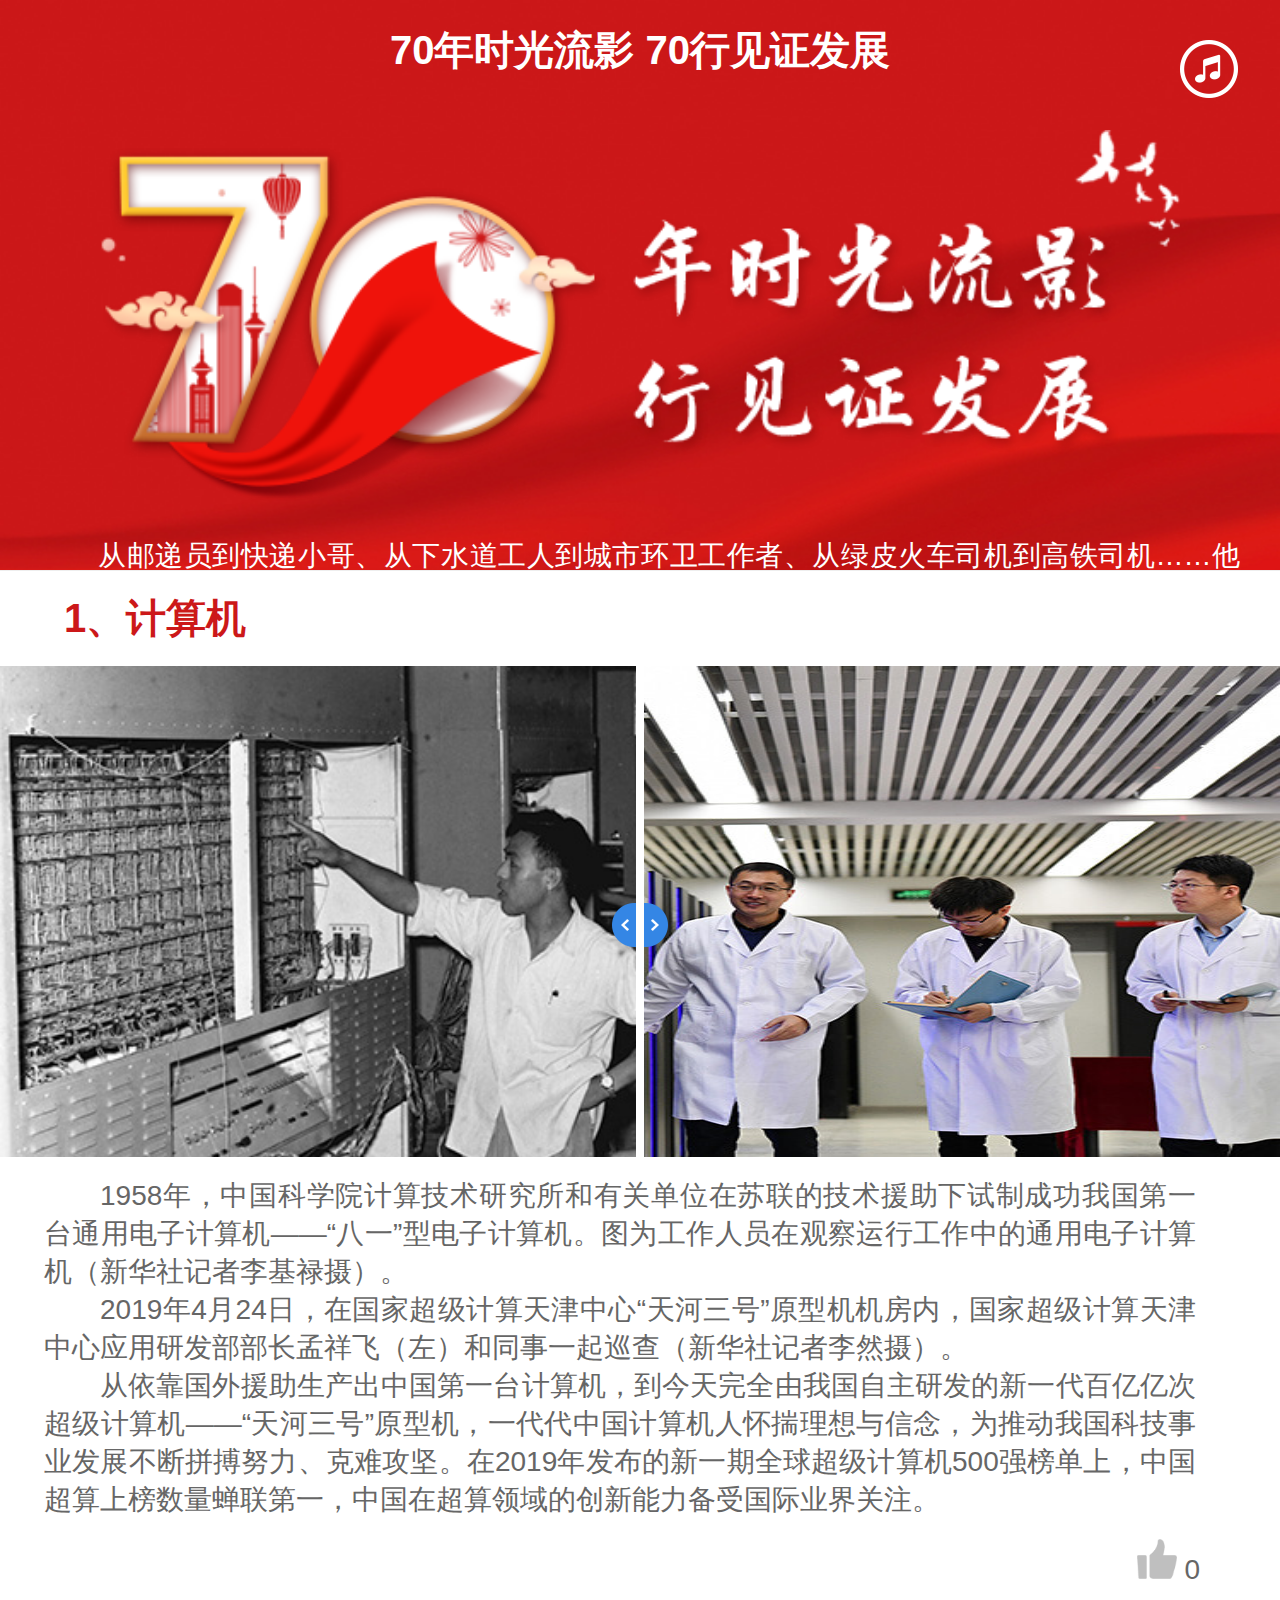
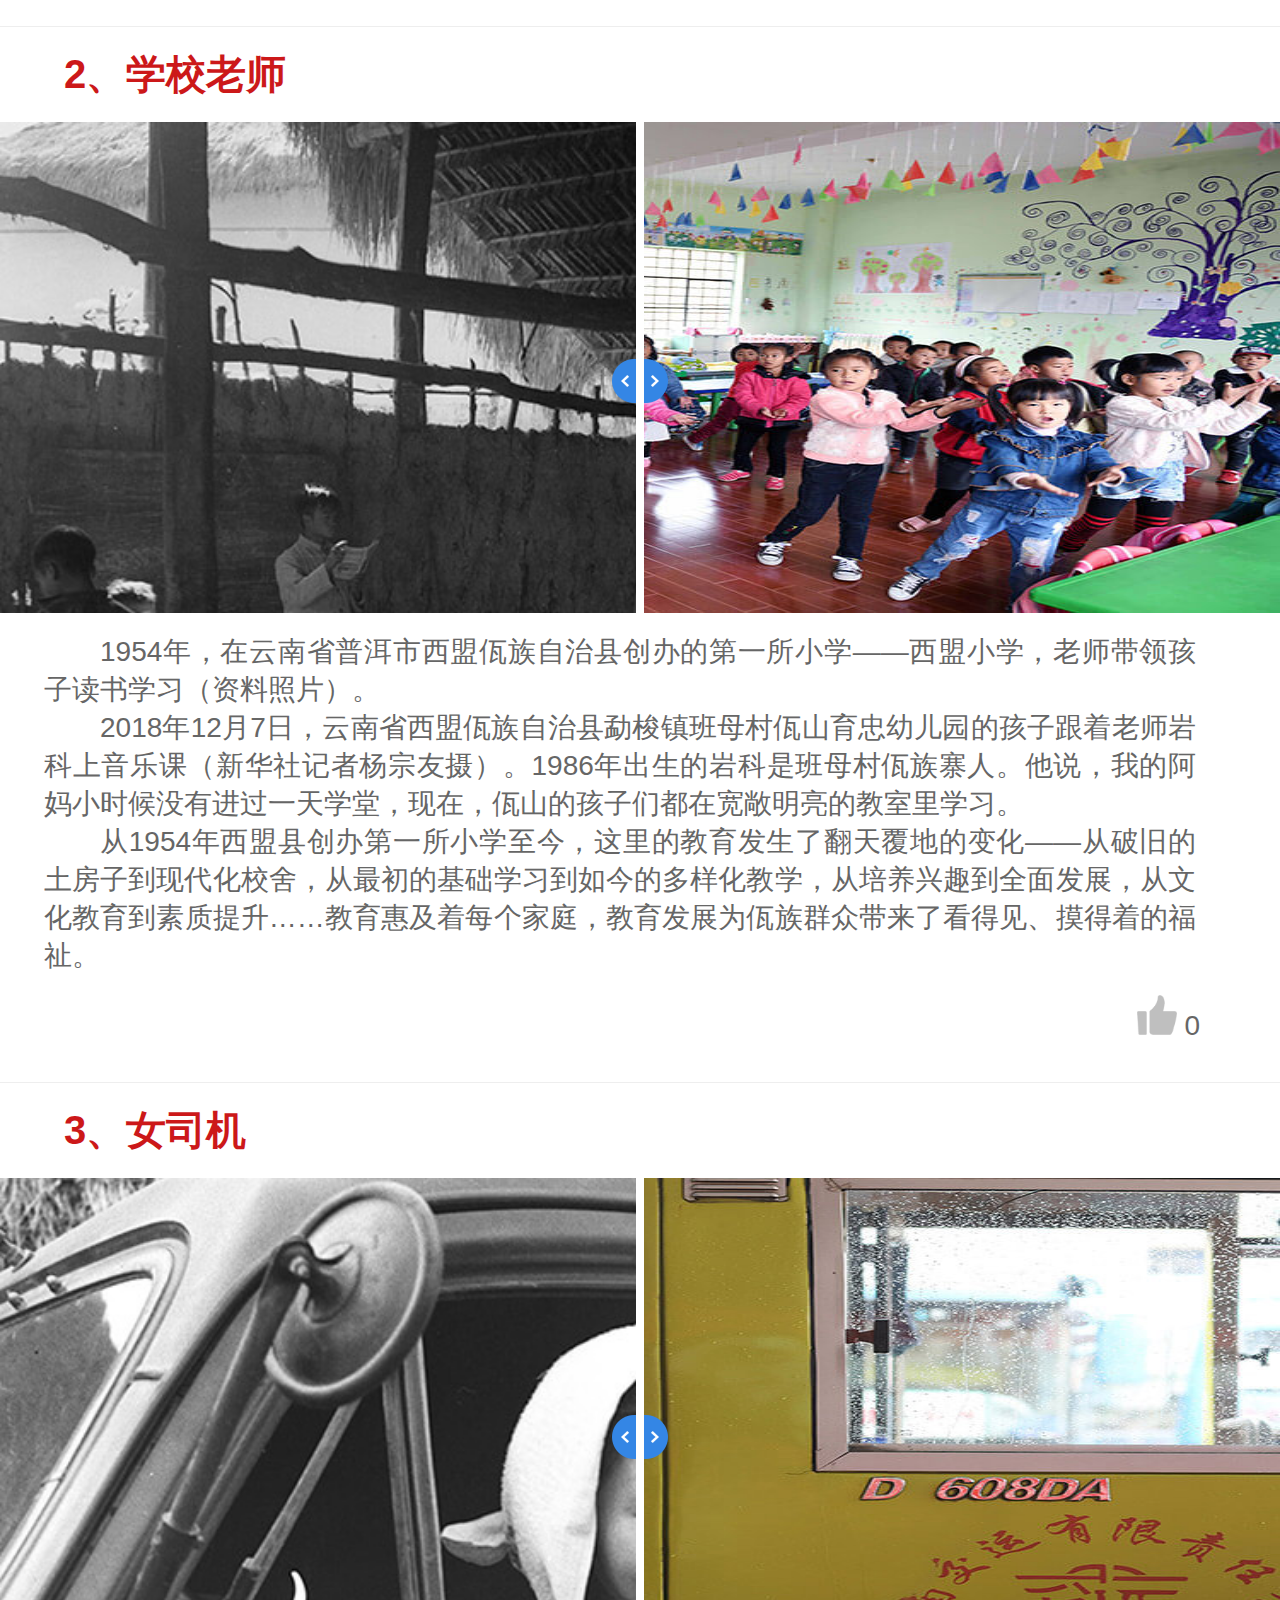
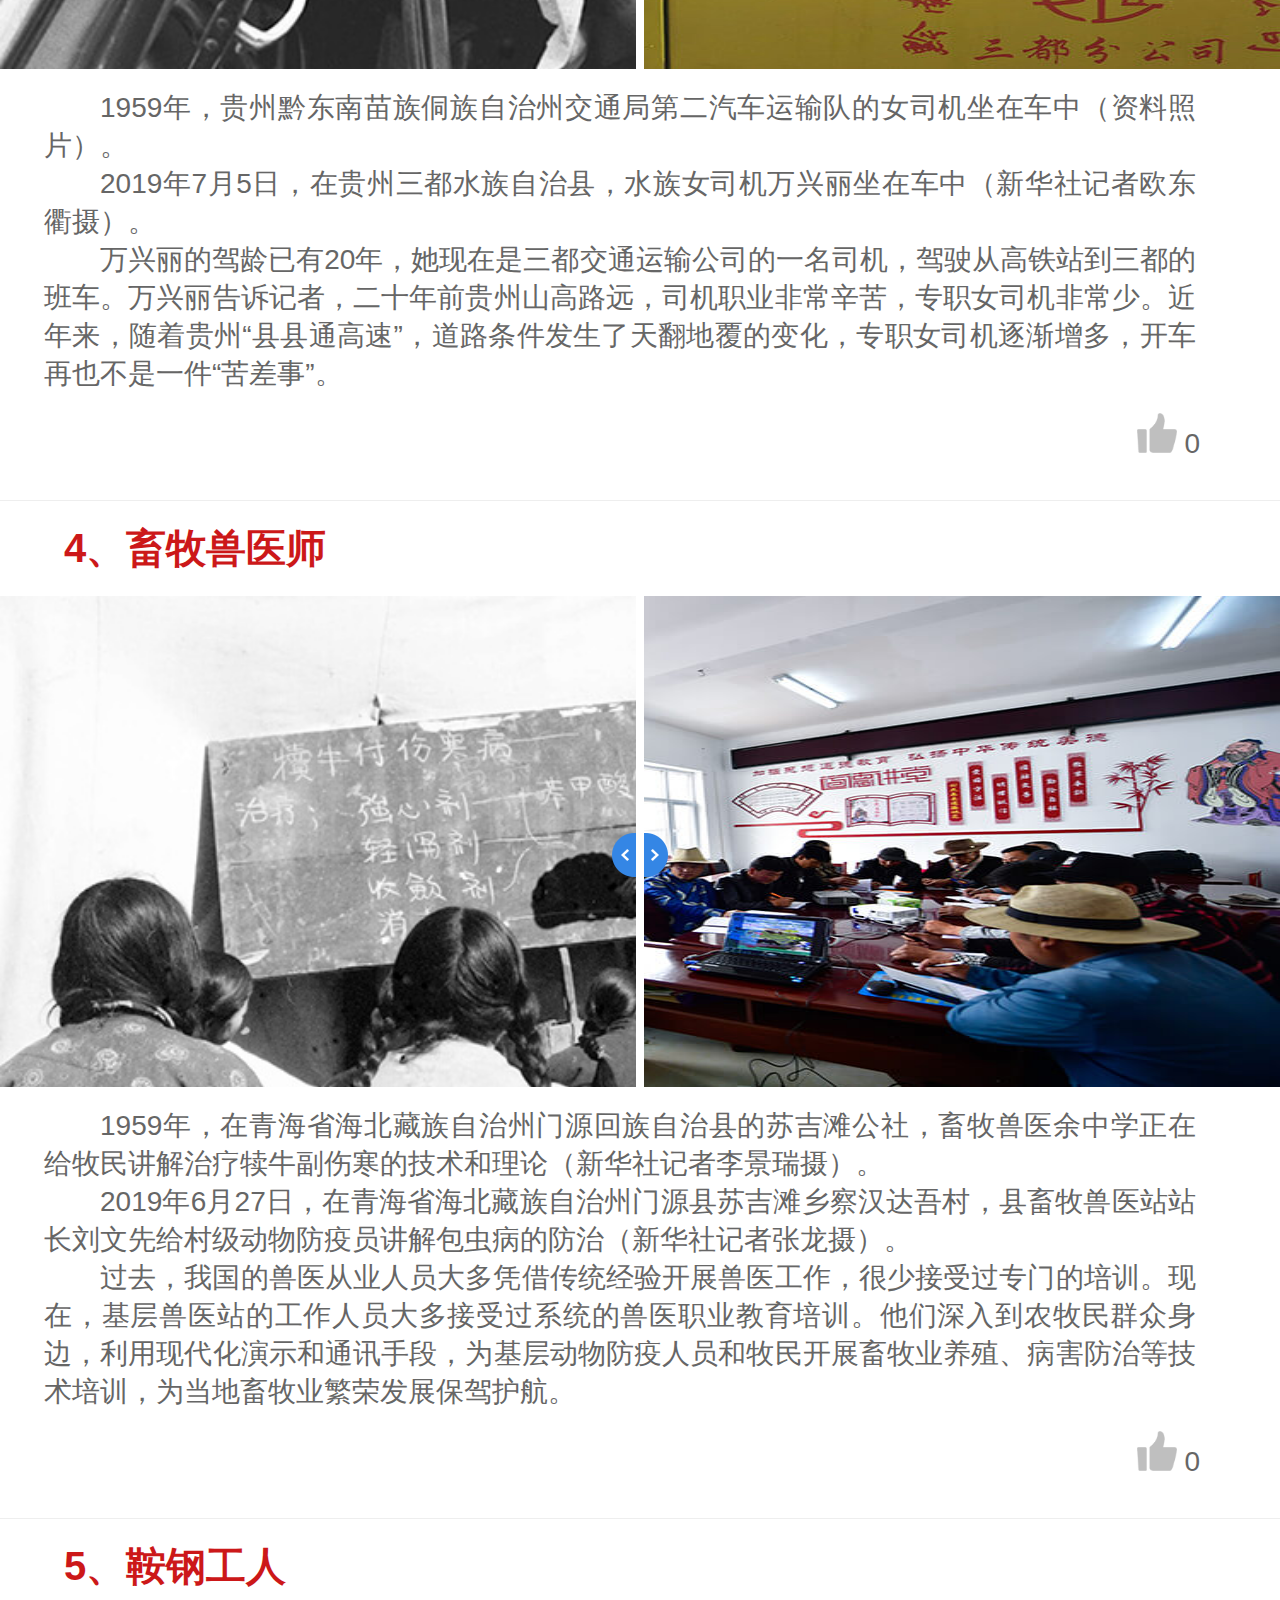
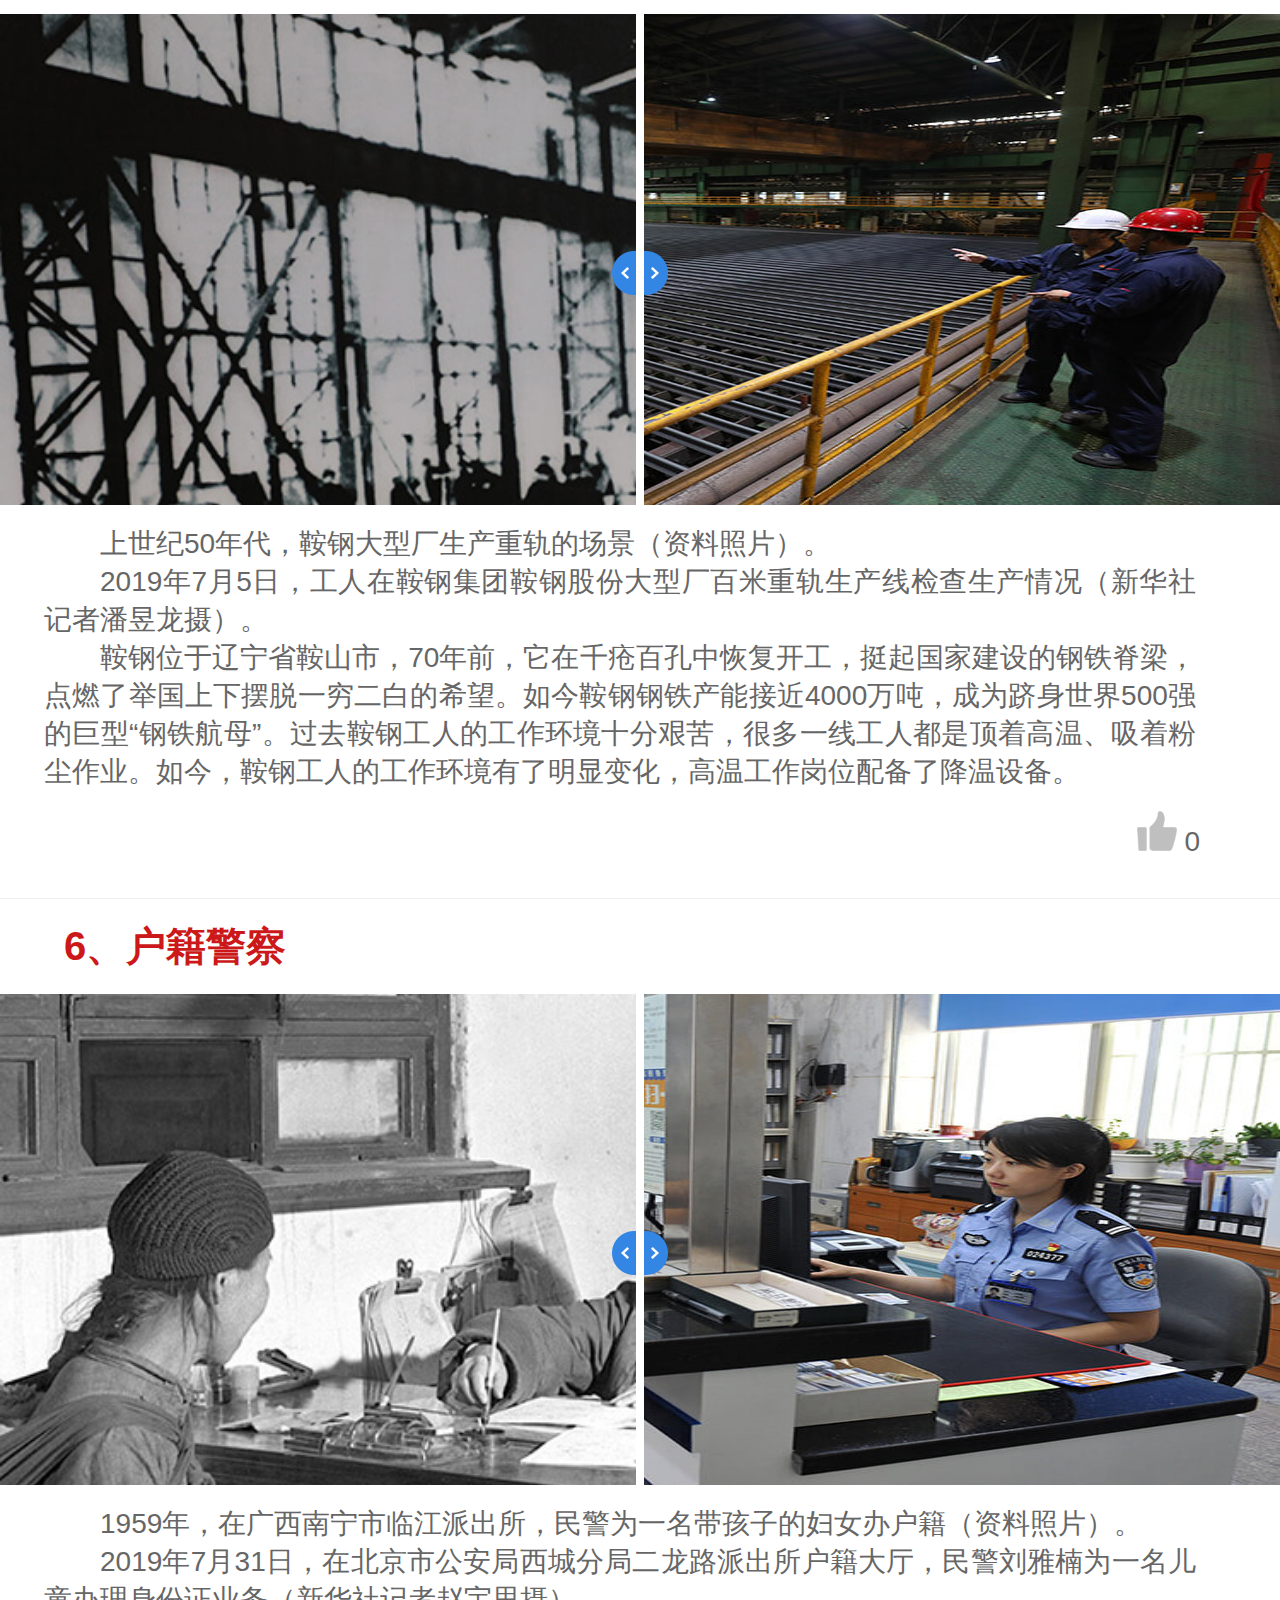
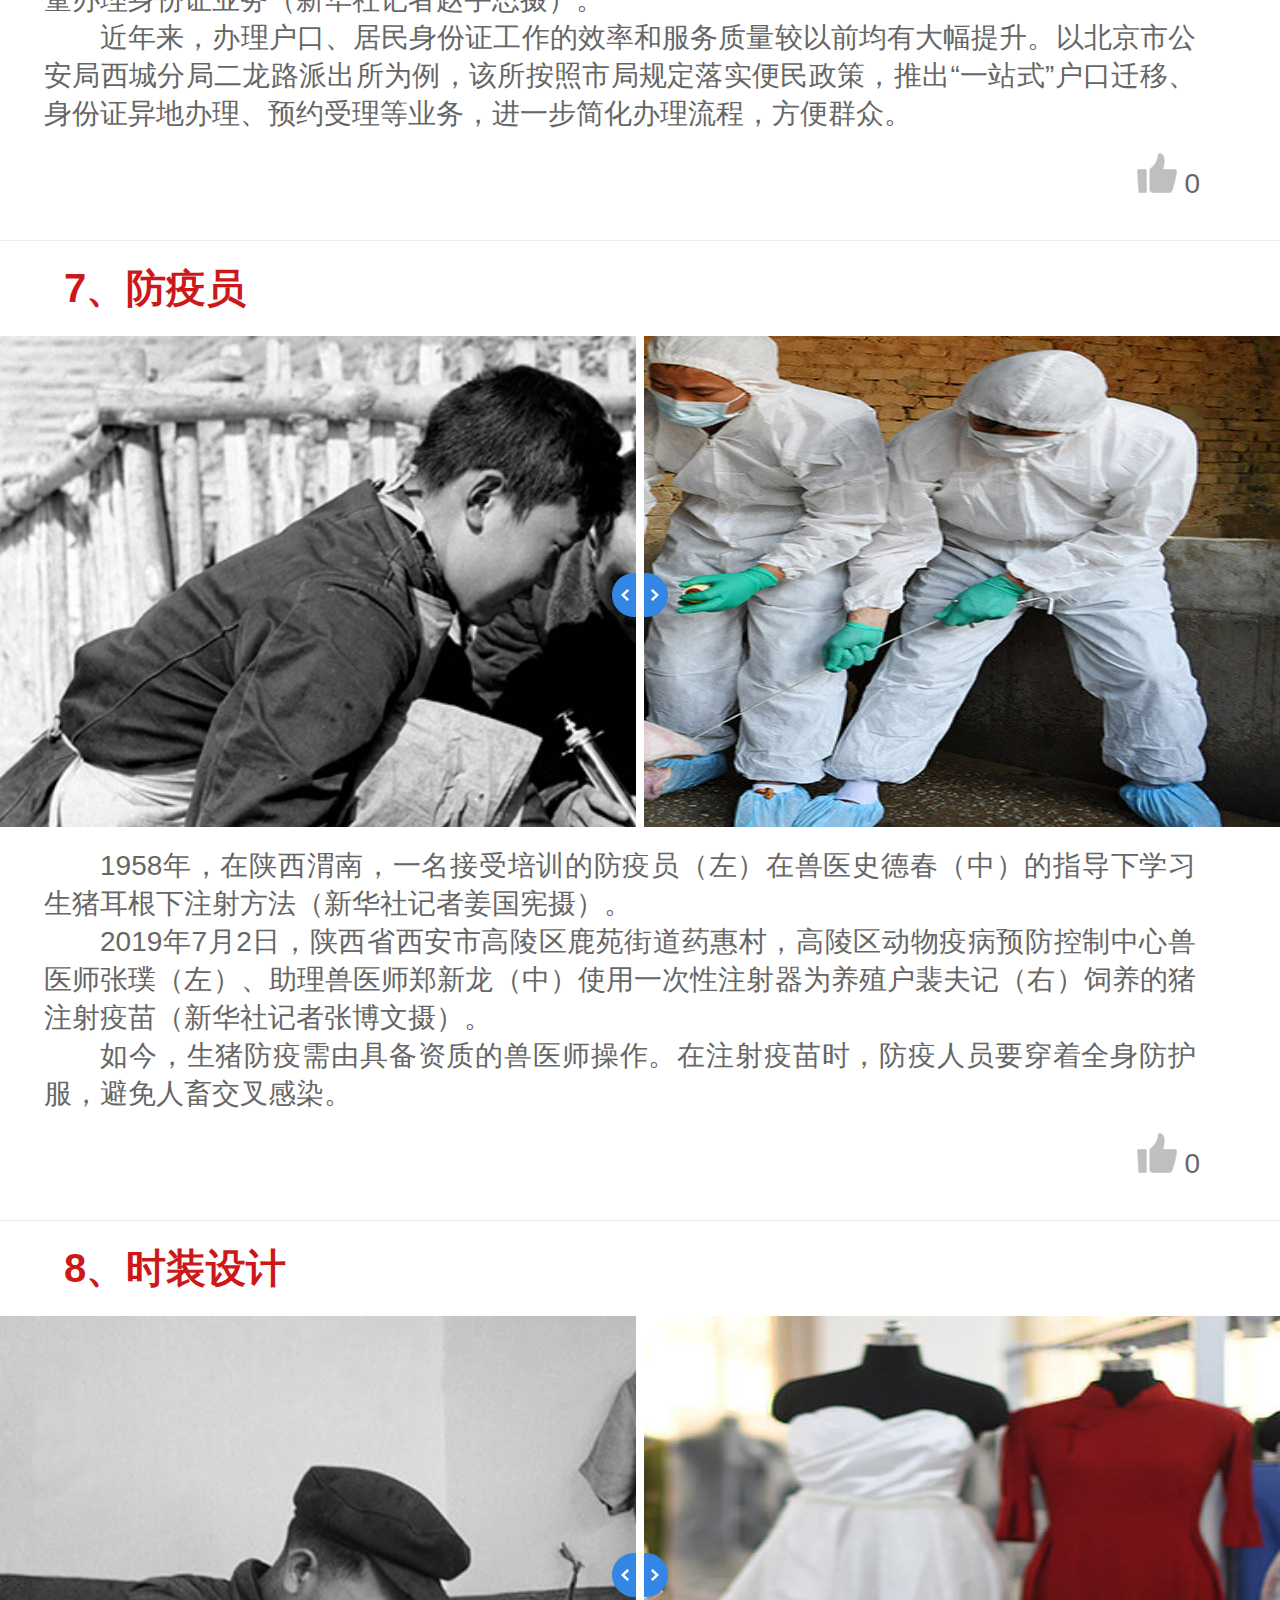
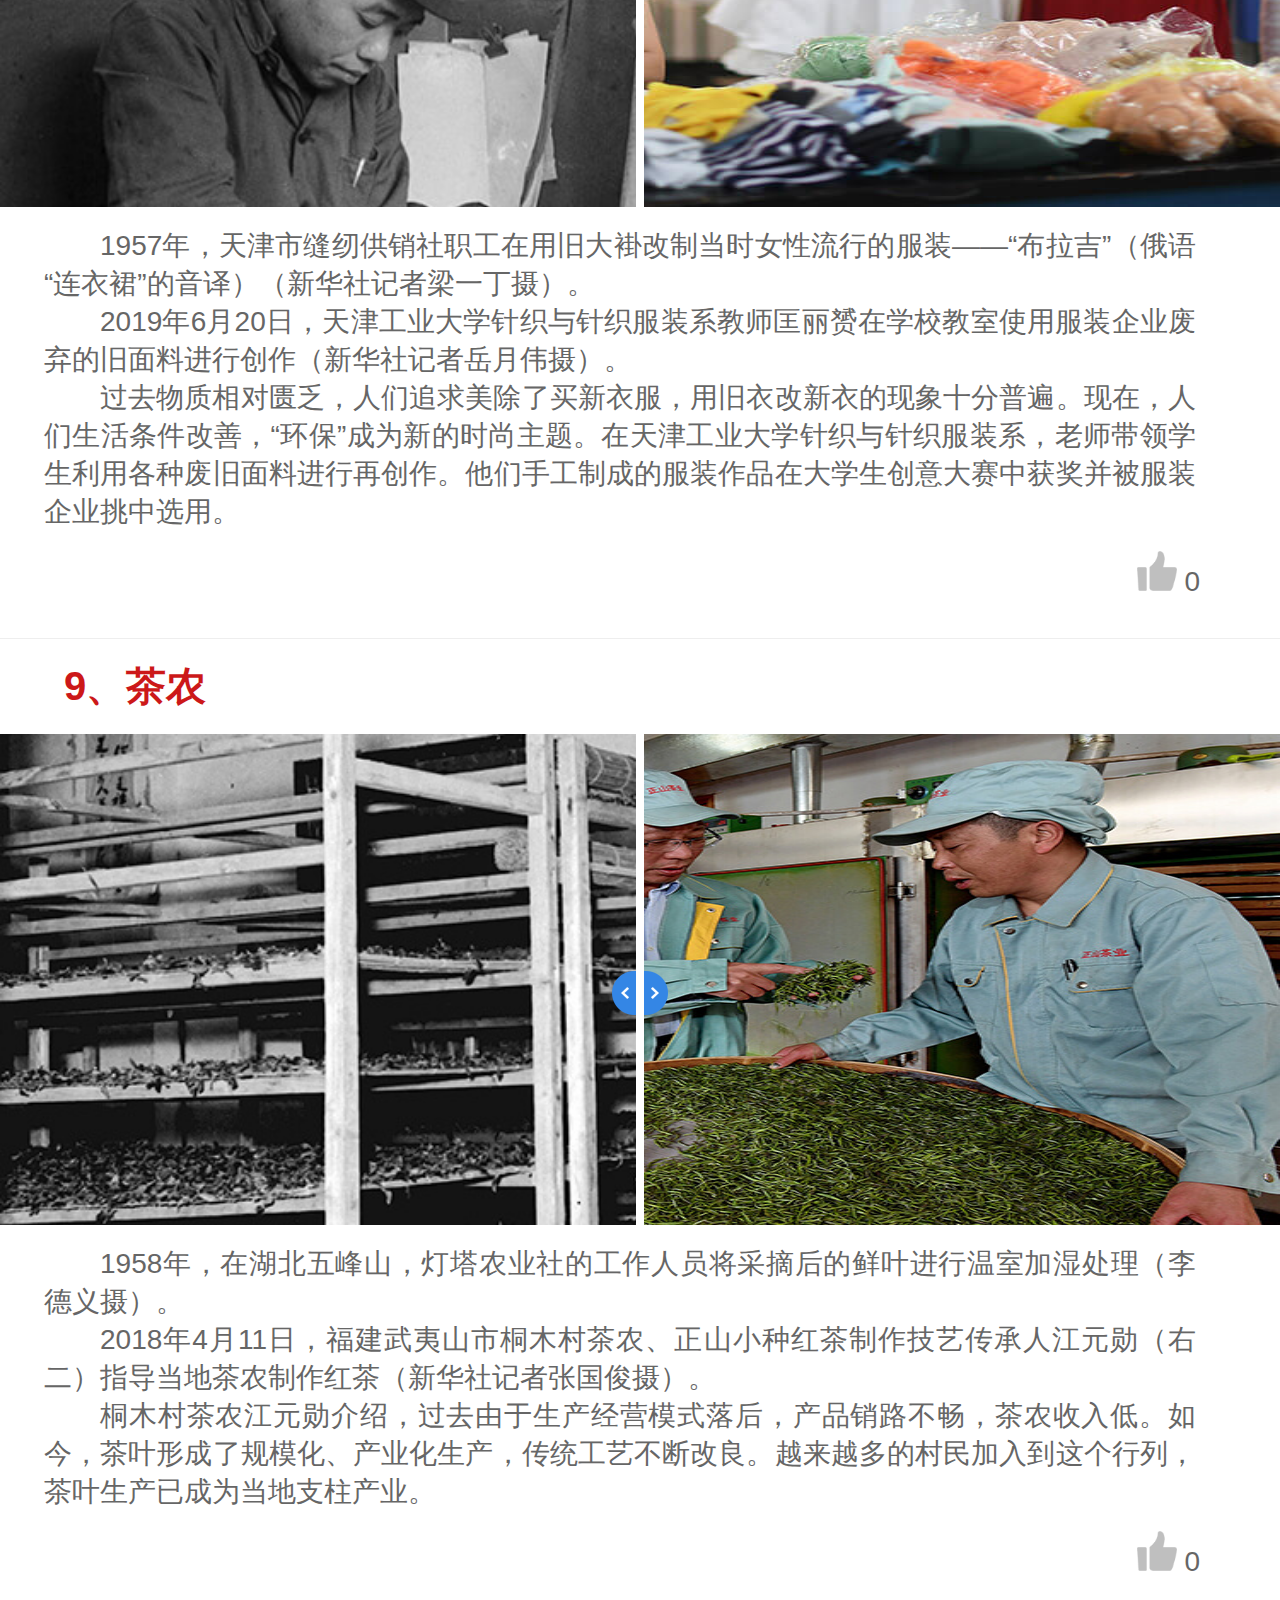
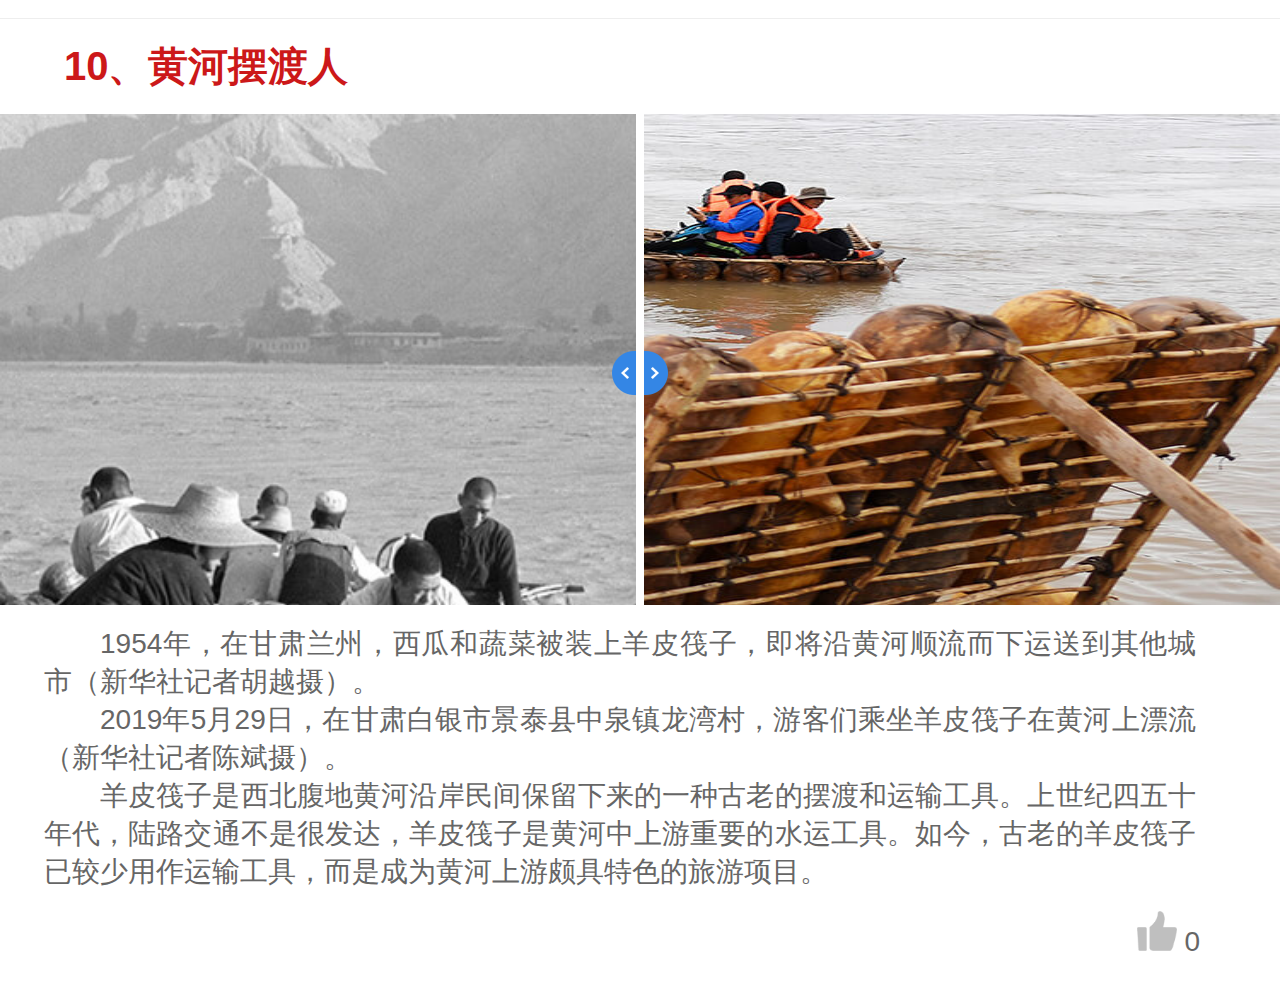
==== index_2.html @ 758c67c4 "'a'" ====
<html>

<head>
	<meta charset='utf-8' />
	<meta name="viewport" content="width=750,user-scalable=no" />
	<script>
		!function (url) {
			var link = document.createElement('link');
			link.rel = 'stylesheet';
			link.href = url + '?t=' + new Date().getTime();
			document.head.appendChild(link);
		}('./assets/css/index.css');
	</script>
	<title>
		壮丽70年 奋斗新时代
	</title>
	<style>
		* {
			margin: 0;
			padding: 0
		}

		a {
			text-decoration: none;
		}

		* {
			touch-action: pan-y;
		}

		li {
			list-style: none;
		}

		#container {
			width: 100%;
			height: 100%;
			position: relative;
			z-index: 9;
		}
	</style>
</head>

<body>
	<div id='play' class='zmiti-play '>
		<img src="./assets/images/play.png" alt="">
		<audio src='./assets/music/bg.mp3' autoplay loop id='audio'></audio>
	</div>
	<div id='loading'>
		<div class='lt-full'
			style='background:url(./assets/images/loading-bg1.jpg) no-repeat center top;background-size:cover;opacity: 1'>
		</div>

		<div class='zmiti-clock'>
			<div class='zmiti-c1'></div>
			<div class='zmiti-c2'></div>
			<div class='zmiti-c0'></div>
		</div>
		<div>轻轻地滑动手指，</div>
		<div>你将看到70年时光流影。</div>
		<div id='progress'>0%</div>
	</div>
	<div class='zmiti-main-ui'>
		<div class="zmiti-title-C hide " id='zmiti-title-C'>
			<header>70年时光流影 70行见证发展</header>
			<div class='zmiti-title-img'>
				<img src="./assets/images/70.png" alt="">
			</div>
			<div class='zmiti-title-text'>
				<div style='text-align:center;text-indent:0;' id='zmiti-group-name'>第一组</div>
				<p style="text-indent: 2em;margin: 0;padding: 0;">
					根据国家统计局发布的报告，2018年中国国内生产总值比1952年增长175倍，年均增长8.1%。正是这些脚踏实地走向梦想的普通人，默默奋斗，风雨砥砺，使中国从封闭落后迈向开放进步，从温饱不足迈向全面小康，从积贫积弱迈向繁荣富强，创造了人类发展史上的伟大奇迹。
				</p>
			</div>
			<div class='zmiti-title-text'>
				从邮递员到快递小哥、从下水道工人到城市环卫工作者、从绿皮火车司机到高铁司机……他们是普通职业的从业者，他们是新中国美好生活的创造者、守护者。每一个中国人，每一点平凡的努力，成就不平凡的自己，也成就不平凡的中国。
			</div>
			<div class='zmiti-team-item'>总策划：刘洁 陈凯星 周亮</div>
			<div class='zmiti-team-item'>执行策划：王建华 齐慧杰 薛东梅</div>
			<div class='zmiti-team-item'>图片编辑：林繁晶 孟晨光 赵宇思 隋先凯</div>
			<div class='zmiti-team-item'>新媒体编辑：胡国香 唐颢宸</div>
			<div class='zmiti-team-item'>技术保障：范天资 相昌盛</div>
			<div class='zmiti-team-item'>设计制作：麟腾传媒</div>
			<div class='zmiti-team-item'>技术支持：新华社新媒体中心智能化编辑部</div>
			<div class='zmiti-team-item'>新华社摄影部 新华社新媒体中心 联合出品</div>
			<span class='zmiti-arrow' id='zmiti-arrow'></span>
		</div>
		<ul class='zmiti-nav hide' id='zmiti-nav' style='display:none'>
			<li class='active'>1</li>
			<li>2</li>
			<li>3</li>
			<li>4</li>
			<li>5</li>
			<li>6</li>
			<li>7</li>
		</ul>
		<div id="container" class='hide'>

		</div>
	</div>



	<script src="//res.wx.qq.com/open/js/jweixin-1.3.0.js"></script>
	<!-- <script src="https://cdn.bootcss.com/vConsole/3.2.2/vconsole.min.js"></script> -->
	<script src="./assets/js/axios.min.js"></script>
	<script>
		window.VConsole && new VConsole()
		window.h5name = 'image70';
		document.getElementsByTagName('html')[0].style.fontSize = 750 / 10 + 'px';
		function wxHandlercallback(res, title, desc) {
			arguments.callee.res = arguments.callee.res || res;
			wx.config({
				debug: false,
				appId: arguments.callee.res.appId,
				timestamp: arguments.callee.res.timestamp,
				nonceStr: arguments.callee.res.nonceStr,
				signature: arguments.callee.res.signature,
				jsApiList: ["onMenuShareTimeline", "onMenuShareAppMessage", "onMenuShareQQ", "onMenuShareQZone",
					"onMenuShareWeibo"
				]
			});

			//window.location.href = encodeURI(window.location.href)

			wx.ready(function () {
				var config = {
					title: '壮丽70年 奋斗新时代',
					desc: '70年时光流影 70行见证发展',
					//link: encodeURIComponent(window.location.href.split('?')[0].split('#')[0]),
					link: 'https://h5.zhongguowangshi.com/h5/' + window.h5name + '/index.html',
					imgUrl: "http://h5.zhongguowangshi.com/h5/" + window.h5name + "/assets/images/204.jpg",
					error: function () {

					},
					success() {
					}
				};
				wx.onMenuShareAppMessage(config);
				wx.onMenuShareTimeline(config);
			});
		}

		function loadScript(url) {
			var script = document.createElement('script');
			script.src = url + '?t=' + new Date().getTime();
			document.body.appendChild(script);
		}

		loadScript('./assets/js/index.js');
	</script>

	<script
		src="//openapi.zhongguowangshi.com/wxHandler.ashx?callback=wxHandlercallback&action=getWeixinConfig&debug=1&site=xhsh5"></script>
</body>

</html>
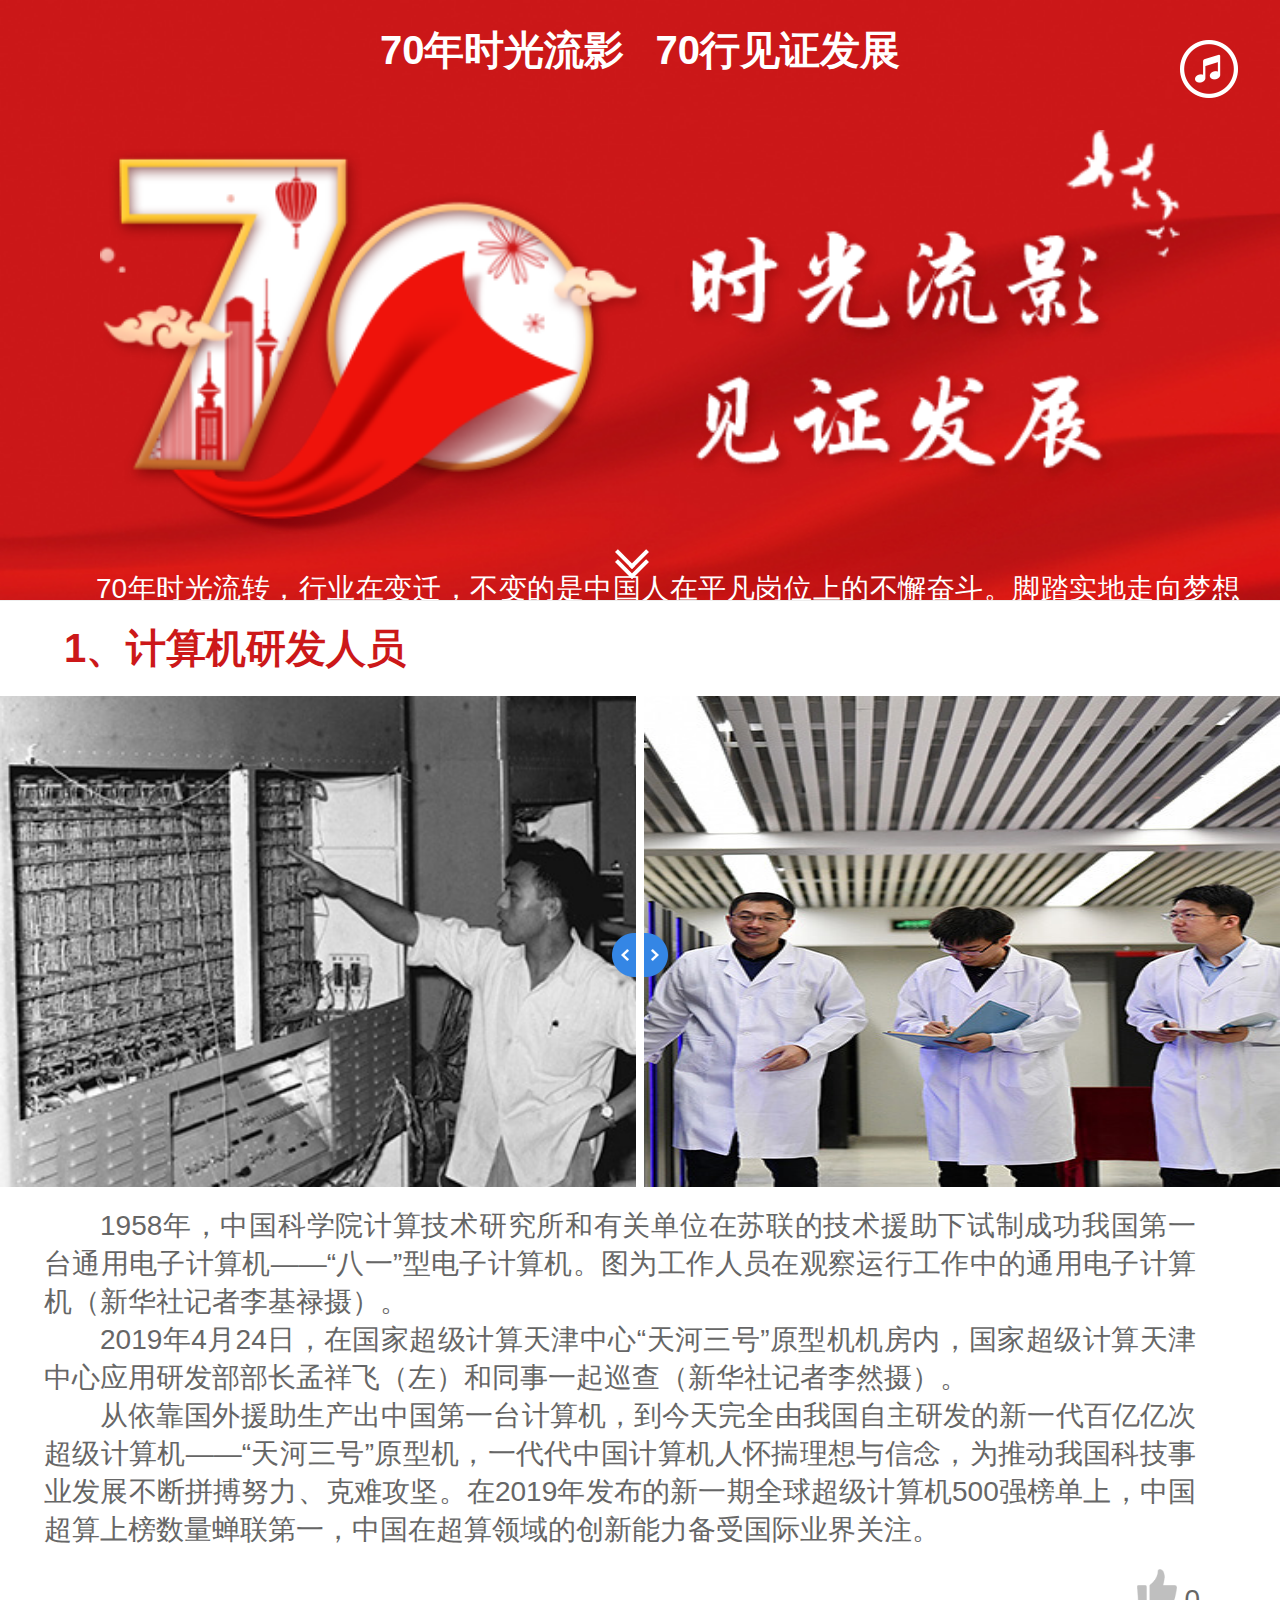
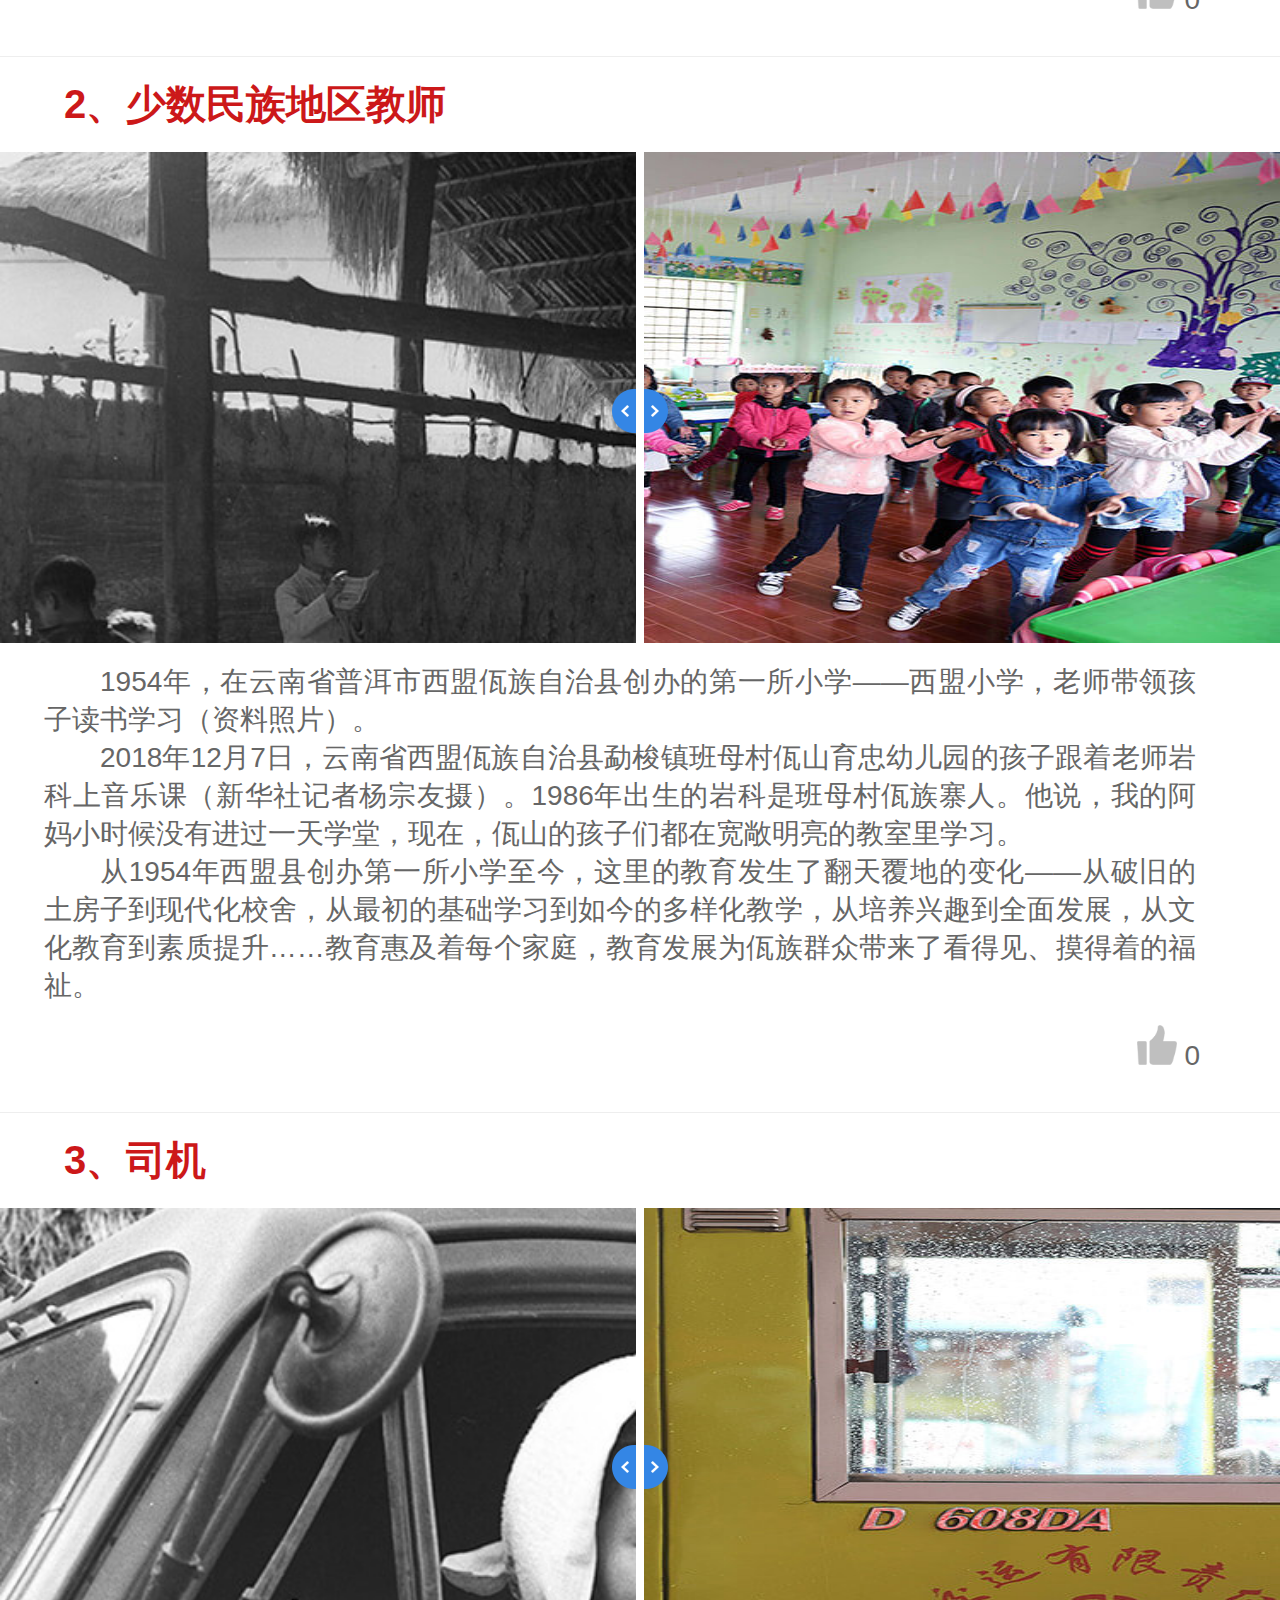
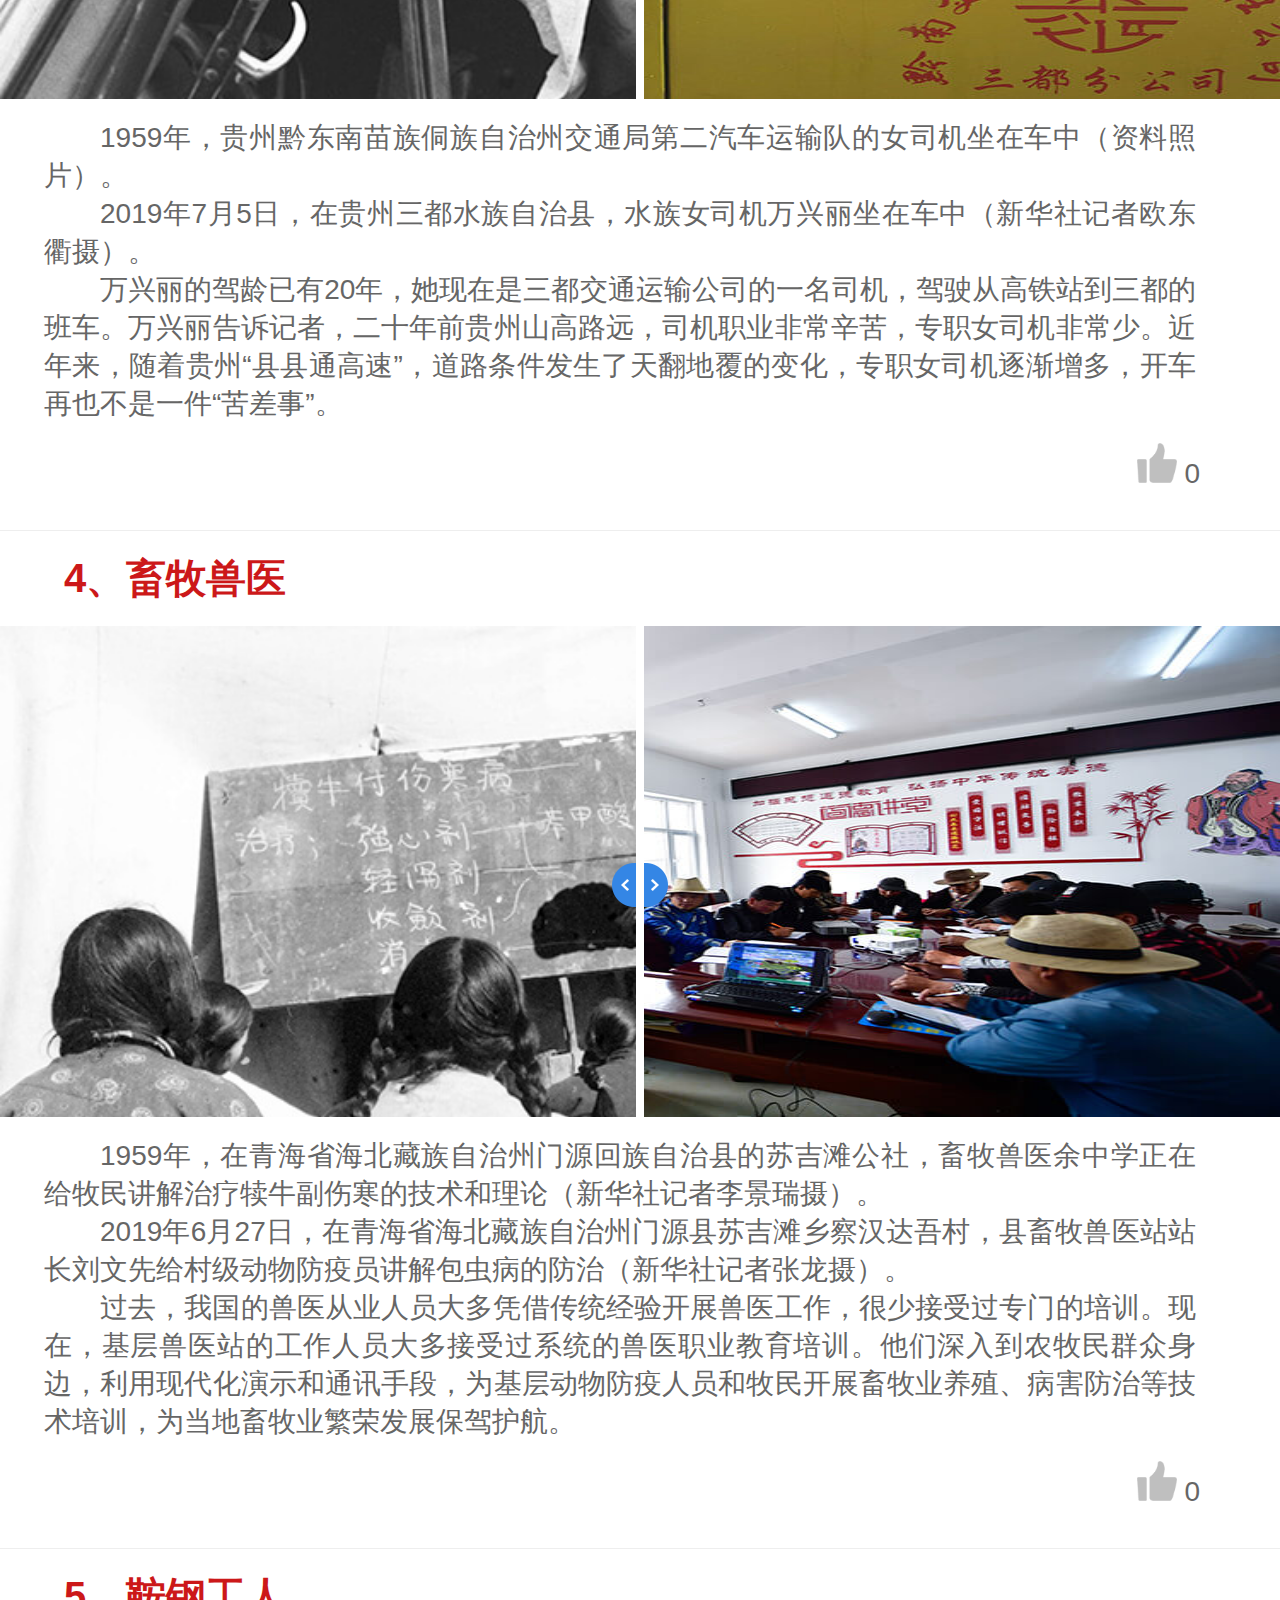
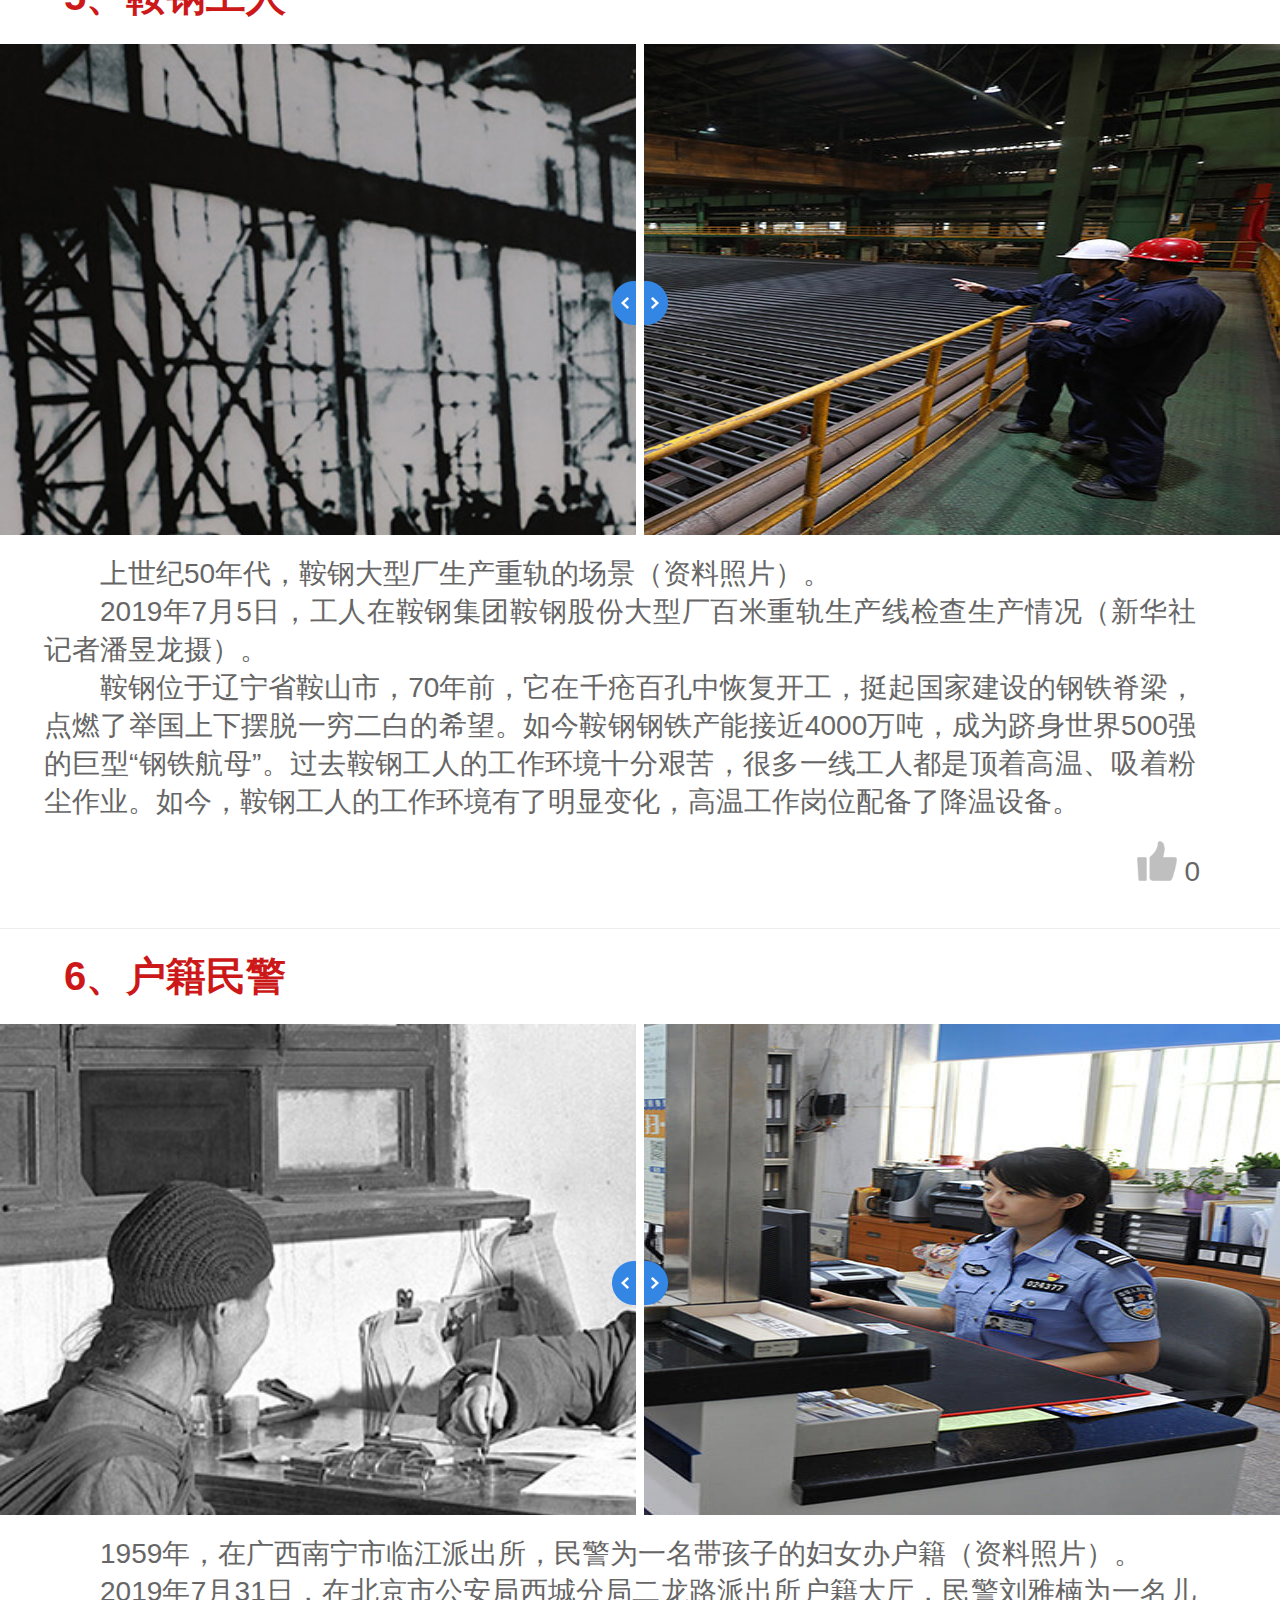
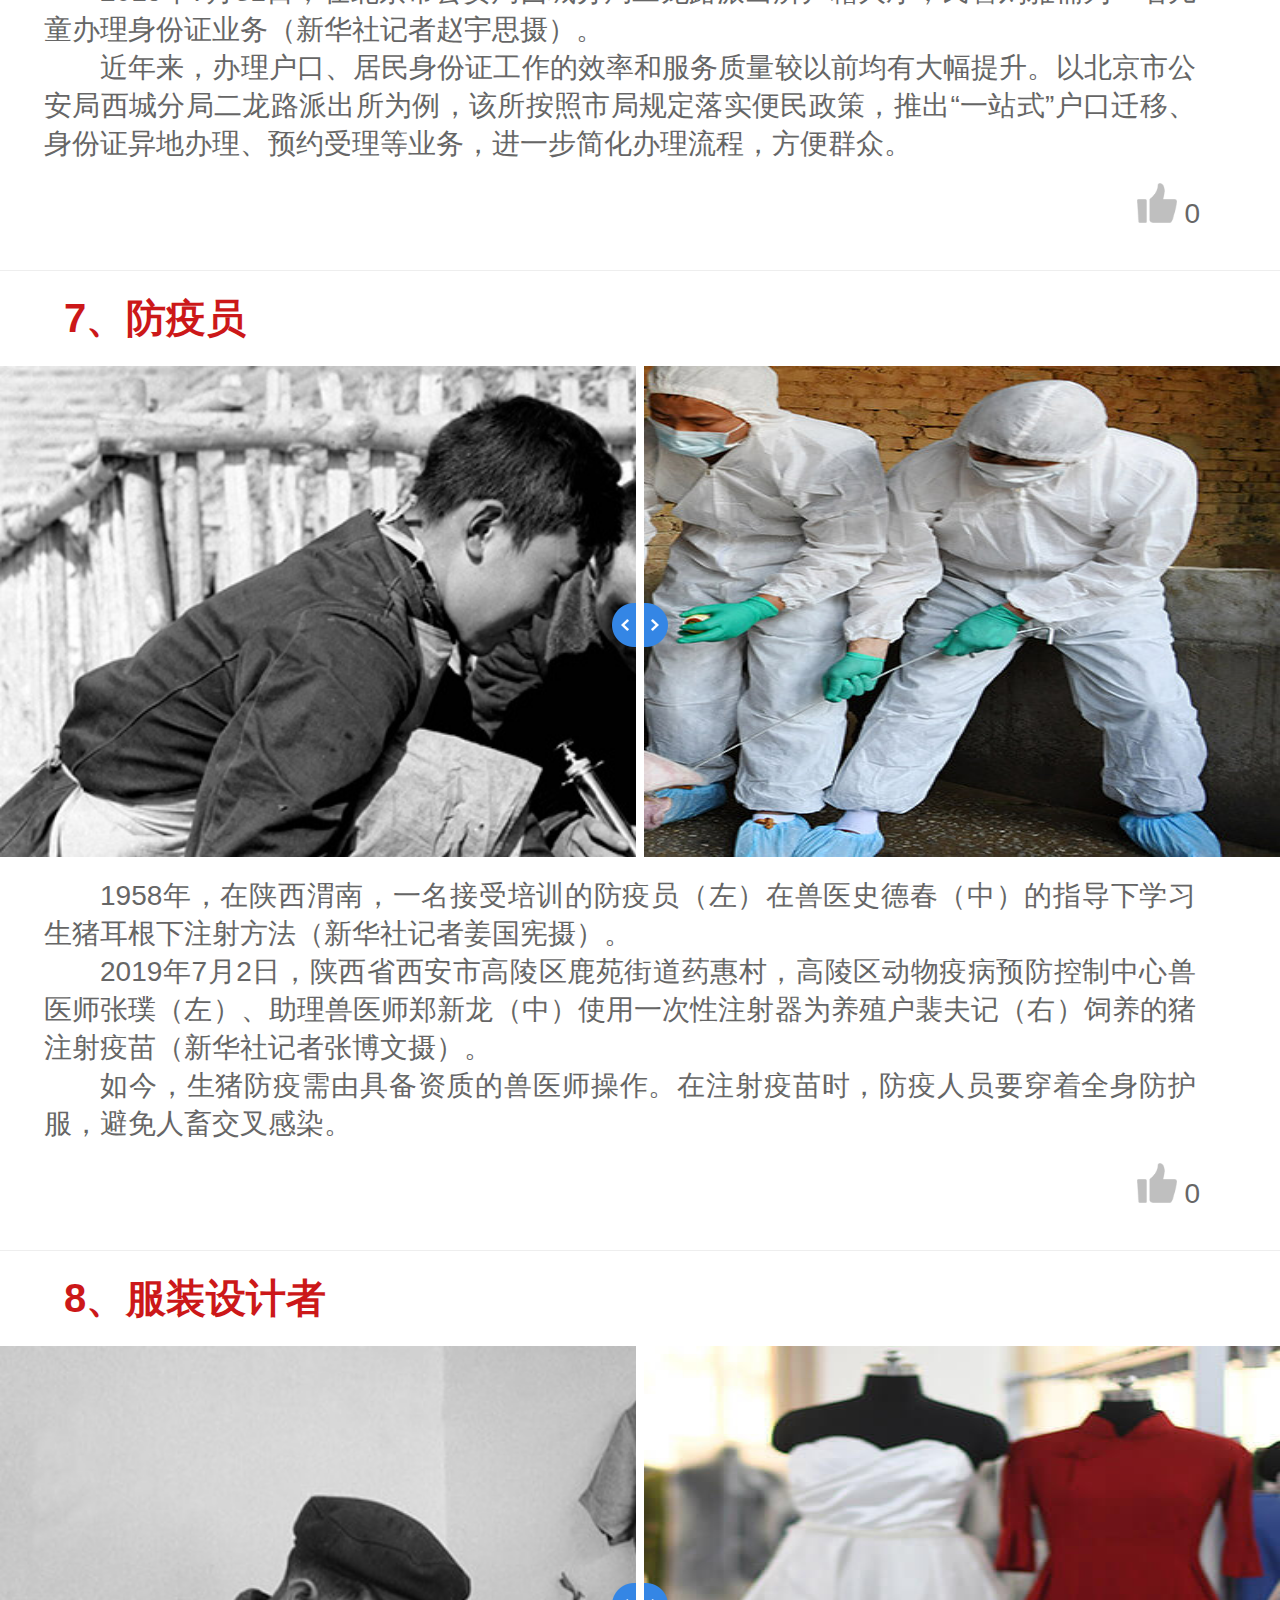
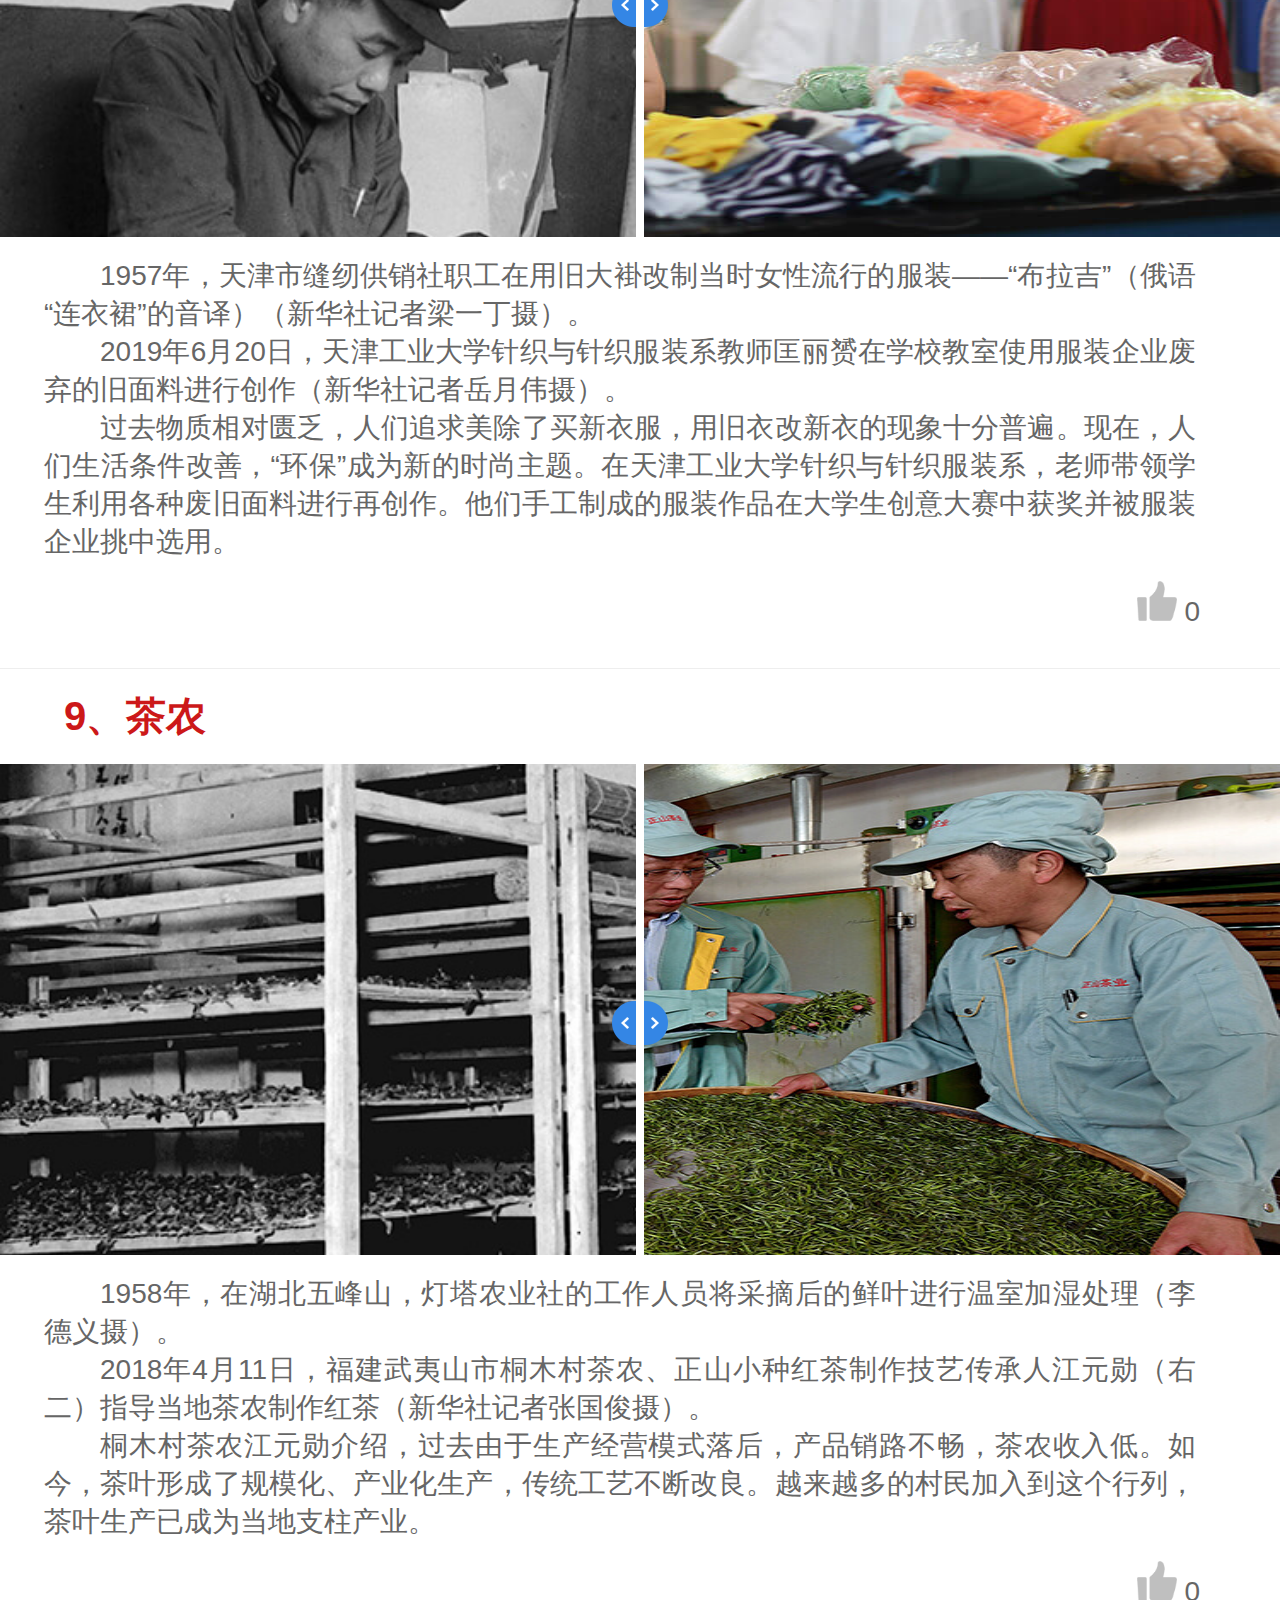
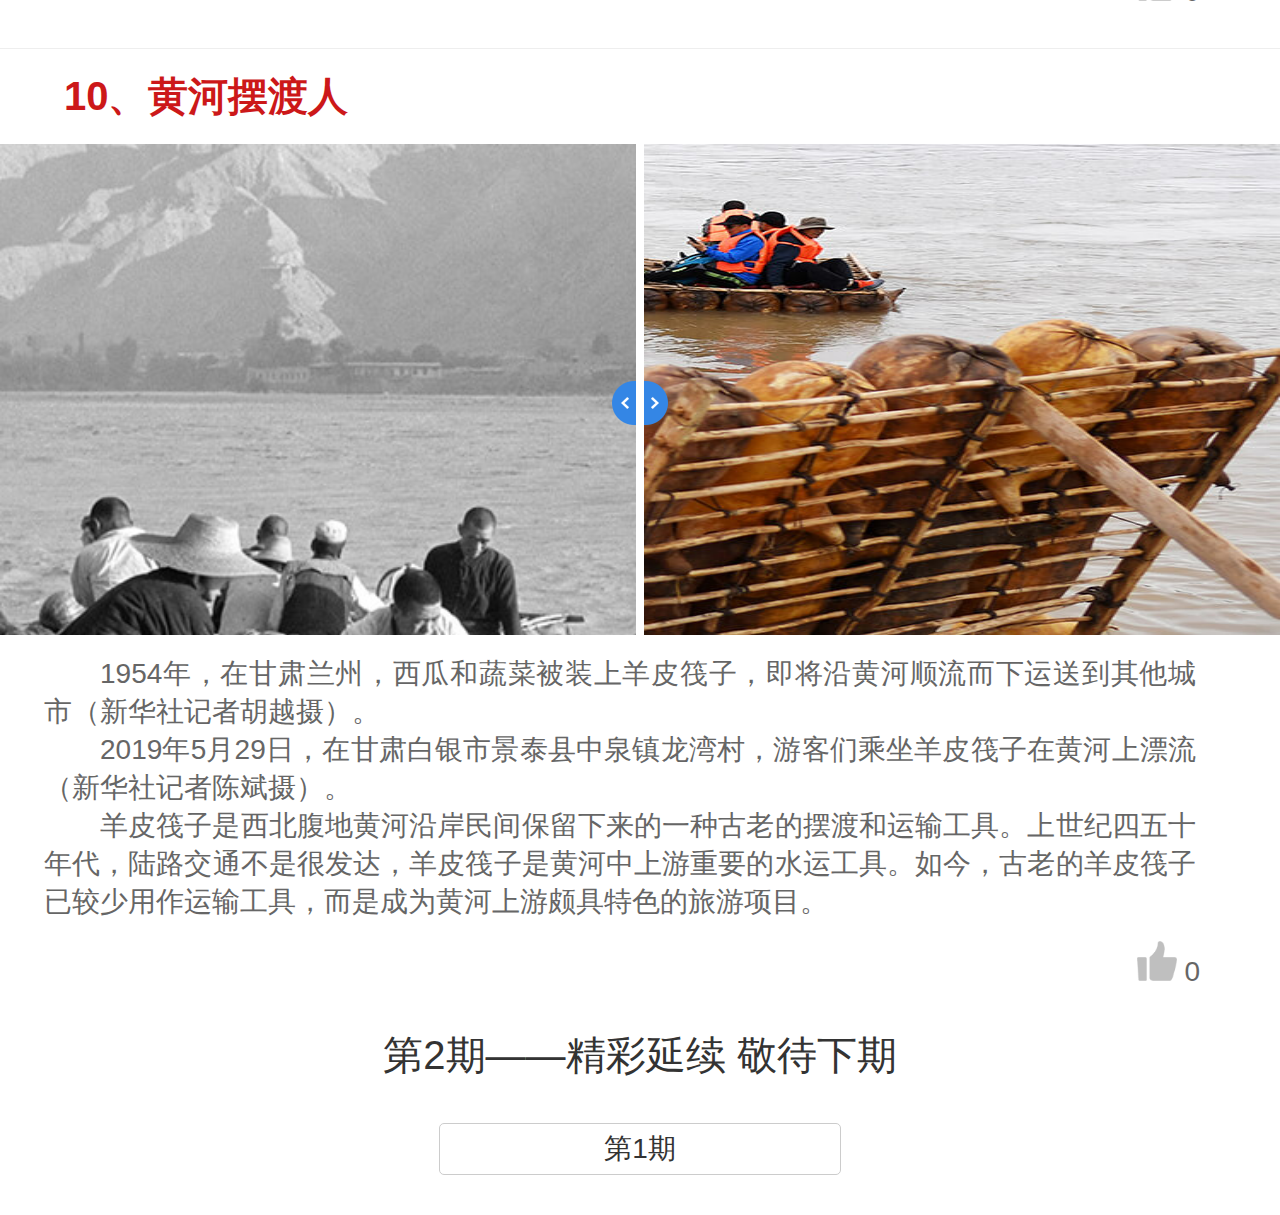
==== commit 5a93705a: "a" ====
--- a/index_2.html
+++ b/index_2.html
@@ -44,9 +44,9 @@
 <body>
 	<div id='play' class='zmiti-play '>
 		<img src="./assets/images/play.png" alt="">
-		<audio src='./assets/music/bg.mp3' autoplay loop id='audio'></audio>
+		<audio src='./assets/music/bg.mp3' loop id='audio'></audio>
 	</div>
-	<div id='loading'>
+	<div id='loading' style='display:none;'>
 		<div class='lt-full'
 			style='background:url(./assets/images/loading-bg1.jpg) no-repeat center top;background-size:cover;opacity: 1'>
 		</div>
@@ -60,30 +60,33 @@
 		<div>你将看到70年时光流影。</div>
 		<div id='progress'>0%</div>
 	</div>
-	<div class='zmiti-main-ui'>
-		<div class="zmiti-title-C hide " id='zmiti-title-C'>
-			<header>70年时光流影 70行见证发展</header>
+	<div class='zmiti-main-ui close' style="opacity:0;">
+		<div class="zmiti-title-C  " id='zmiti-title-C'>
+			<header><span>70年时光流影</span> <span>70行见证发展</span></header>
 			<div class='zmiti-title-img'>
-				<img src="./assets/images/70.png" alt="">
+				<img src="./assets/images/70-1.png" alt="">
 			</div>
-			<div class='zmiti-title-text'>
-				<div style='text-align:center;text-indent:0;' id='zmiti-group-name'>第一组</div>
+			<div class="zmiti-title-text zmiti-title-important">
 				<p style="text-indent: 2em;margin: 0;padding: 0;">
-					根据国家统计局发布的报告，2018年中国国内生产总值比1952年增长175倍，年均增长8.1%。正是这些脚踏实地走向梦想的普通人，默默奋斗，风雨砥砺，使中国从封闭落后迈向开放进步，从温饱不足迈向全面小康，从积贫积弱迈向繁荣富强，创造了人类发展史上的伟大奇迹。
+					70年时光流转，行业在变迁，不变的是中国人在平凡岗位上的不懈奋斗。脚踏实地走向梦想的劳动者，是新中国美好生活的创造者、守护者。
 				</p>
 			</div>
 			<div class='zmiti-title-text'>
-				从邮递员到快递小哥、从下水道工人到城市环卫工作者、从绿皮火车司机到高铁司机……他们是普通职业的从业者，他们是新中国美好生活的创造者、守护者。每一个中国人，每一点平凡的努力，成就不平凡的自己，也成就不平凡的中国。
+				<p style="text-indent: 2em;margin: 0;padding: 0;">
+					每一个中国人，每一点平凡的努力，成就了不平凡的自己，也成就了不平凡的中国。来自国家统计局的数据显示，1952年，我国国内生产总值仅为679亿元。2018年，中国经济总量跨过90万亿元大关。70年来，中国从封闭落后迈向开放进步，从温饱不足迈向全面小康，从积贫积弱迈向繁荣富强，创造了人类发展史上的伟大奇迹。
+				</p>
 			</div>
+
 			<div class='zmiti-team-item'>总策划：刘洁 陈凯星 周亮</div>
 			<div class='zmiti-team-item'>执行策划：王建华 齐慧杰 薛东梅</div>
 			<div class='zmiti-team-item'>图片编辑：林繁晶 孟晨光 赵宇思 隋先凯</div>
 			<div class='zmiti-team-item'>新媒体编辑：胡国香 唐颢宸</div>
 			<div class='zmiti-team-item'>技术保障：范天资 相昌盛</div>
+			<div class='zmiti-team-item'>背景音乐：张藜填词 秦咏诚谱曲</div>
 			<div class='zmiti-team-item'>设计制作：麟腾传媒</div>
 			<div class='zmiti-team-item'>技术支持：新华社新媒体中心智能化编辑部</div>
 			<div class='zmiti-team-item'>新华社摄影部 新华社新媒体中心 联合出品</div>
-			<span class='zmiti-arrow' id='zmiti-arrow'></span>
+
 		</div>
 		<ul class='zmiti-nav hide' id='zmiti-nav' style='display:none'>
 			<li class='active'>1</li>
@@ -94,6 +97,7 @@
 			<li>6</li>
 			<li>7</li>
 		</ul>
+		<span class='zmiti-arrow' id='zmiti-arrow'></span>
 		<div id="container" class='hide'>
 
 		</div>
@@ -129,7 +133,7 @@
 					desc: '70年时光流影 70行见证发展',
 					//link: encodeURIComponent(window.location.href.split('?')[0].split('#')[0]),
 					link: 'https://h5.zhongguowangshi.com/h5/' + window.h5name + '/index.html',
-					imgUrl: "http://h5.zhongguowangshi.com/h5/" + window.h5name + "/assets/images/204.jpg",
+					imgUrl: "http://h5.zhongguowangshi.com/h5/" + window.h5name + "/assets/images/301.jpg",
 					error: function () {
 
 					},
